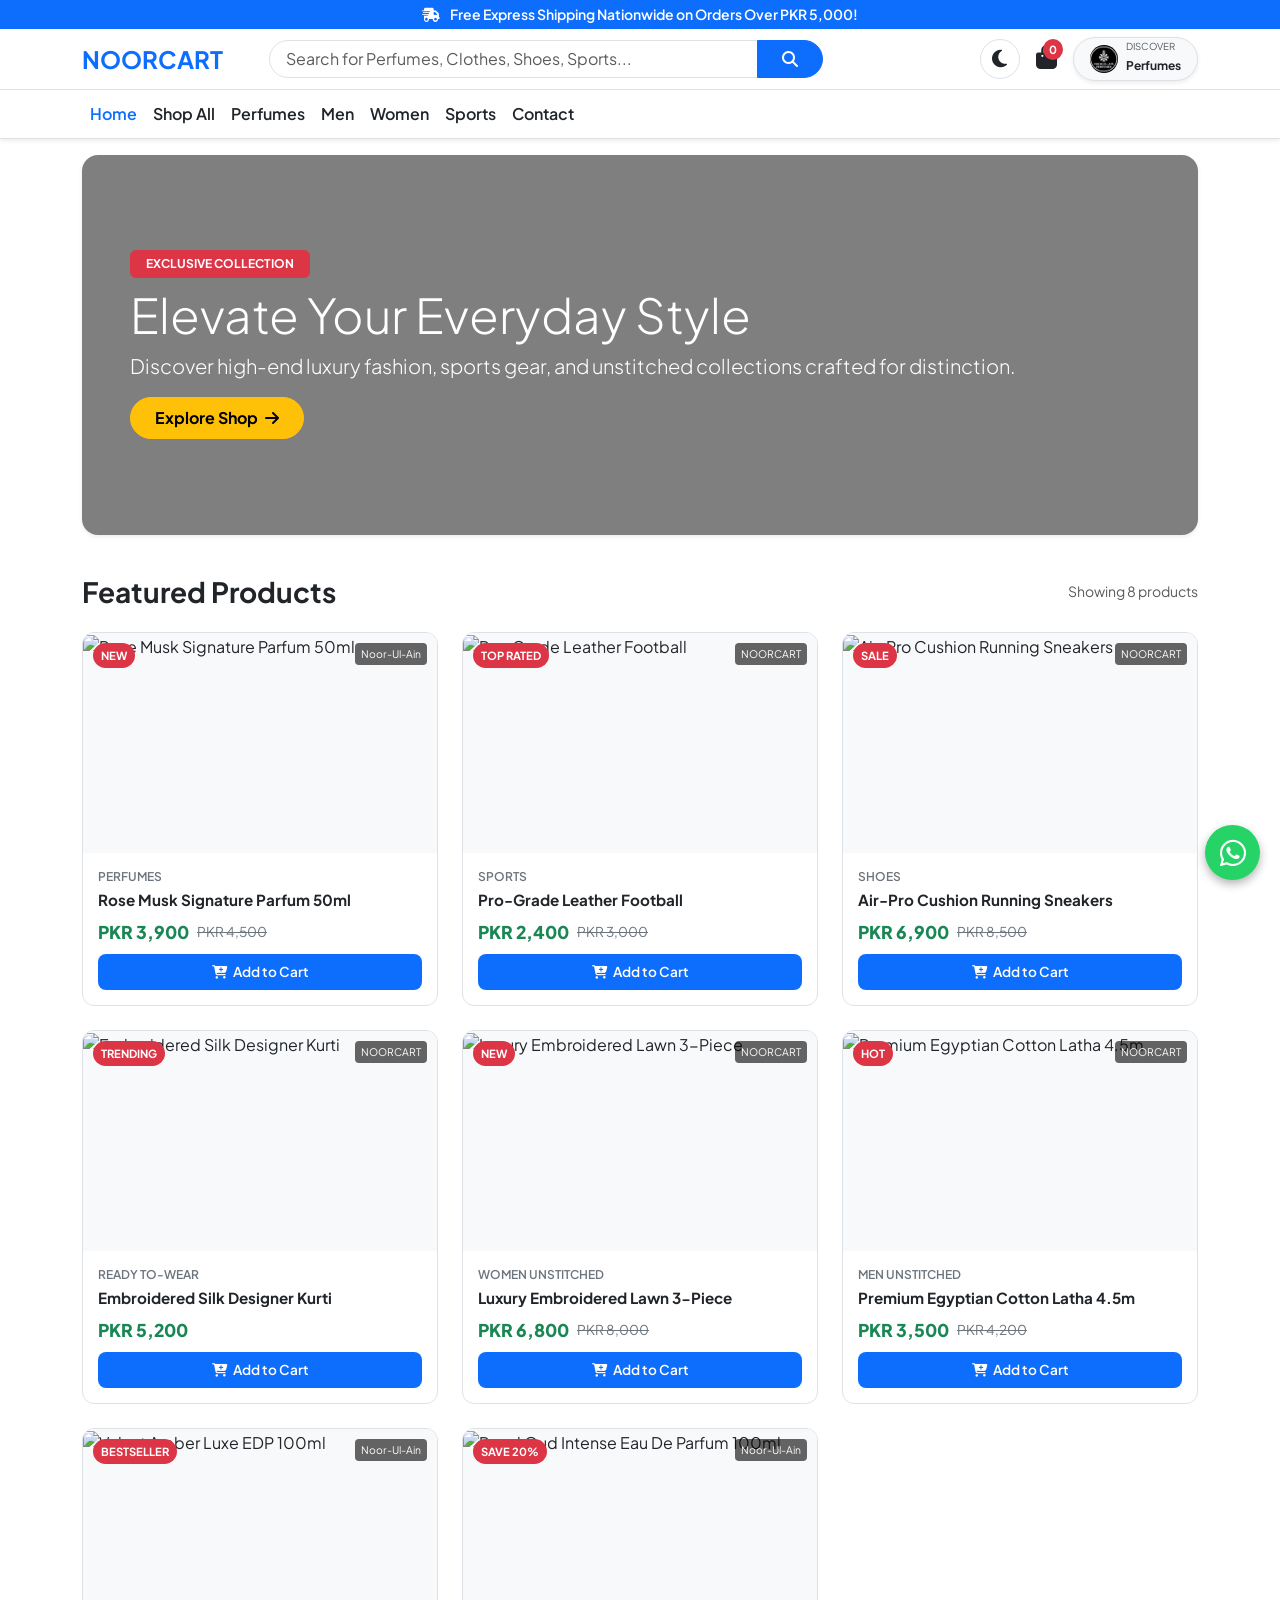
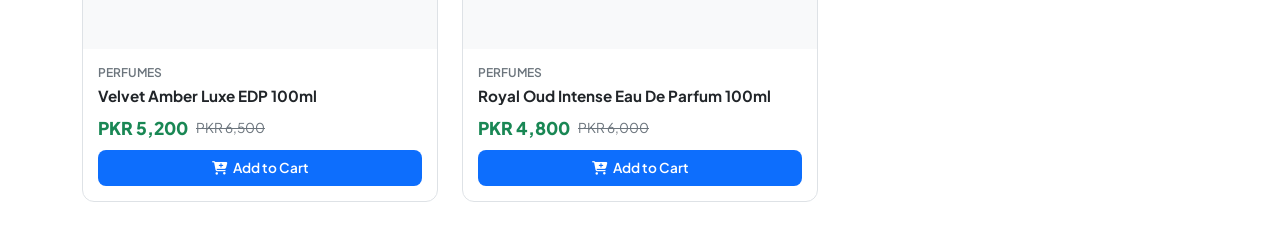
==== index.html @ 90c621a1 "main" ====
<!DOCTYPE html>
<html lang="en">

<head>
    <meta charset="UTF-8">
    <meta name="viewport" content="width=device-width, initial-scale=1.0">
    <title>NOORCART | Premium Multi-Product Store</title>

    <link rel="icon" type="image/png" href="assets/images/logo-noorcart.png">
    <link rel="preconnect" href="https://fonts.googleapis.com">
    <link rel="preconnect" href="https://fonts.gstatic.com" crossorigin>
    <link href="https://fonts.googleapis.com/css2?family=Plus+Jakarta+Sans:wght@300;400;500;600;700;800&display=swap"
        rel="stylesheet">

    <!-- CSS Dependencies -->
    <link rel="stylesheet" href="https://cdn.jsdelivr.net/npm/bootstrap@5.3.2/dist/css/bootstrap.min.css">
    <link rel="stylesheet" href="https://cdnjs.cloudflare.com/ajax/libs/font-awesome/6.4.2/css/all.min.css">
    <link rel="stylesheet" href="https://unpkg.com/aos@2.3.1/dist/aos.css">
    <link rel="stylesheet" href="assets/css/style.css">
</head>

<body>

    <!-- TOP ANNOUNCEMENT BAR -->
    <div class="top-bar bg-primary text-white py-1 text-center small fw-semibold">
        <i class="fa-solid fa-truck-fast me-2"></i> Free Express Shipping Nationwide on Orders Over PKR 5,000!
    </div>

    <!-- MAIN HEADER -->
    <header class="main-header sticky-top bg-white border-bottom shadow-sm">
        <div class="container py-2">
            <div class="row align-items-center g-2">

                <!-- Logo -->
                <div class="col-4 col-md-3 col-lg-2">
                    <a href="index.html" class="text-decoration-none text-dark fw-bold fs-4 d-flex align-items-center">
                        <img src="assets/images/logo-noorcart.png" alt="NOORCART Logo" style="max-height: 40px;"
                            onerror="this.style.display='none'; this.nextElementSibling.style.display='inline-block';">
                        <span style="display:none;" class="fw-bold text-primary fs-4">NOORCART</span>
                    </a>
                </div>

                <!-- Search Bar -->
                <div class="col-12 col-md-5 col-lg-6 order-3 order-md-2">
                    <div class="input-group">
                        <input type="text" id="filterSearch" class="form-control rounded-start-pill ps-3"
                            placeholder="Search for Perfumes, Clothes, Shoes, Sports...">
                        <button class="btn btn-primary rounded-end-pill px-4" type="button">
                            <i class="fa-solid fa-magnifying-glass"></i>
                        </button>
                    </div>
                </div>

                <!-- Action Controls (Theme Toggle, Cart, Discover) -->
                <div
                    class="col-8 col-md-4 col-lg-4 order-2 order-md-3 d-flex align-items-center justify-content-end gap-2">

                    <!-- Theme Toggle -->
                    <button class="theme-toggle-btn" id="themeToggle" type="button" aria-label="Toggle Dark/Light Mode">
                        <i class="fa-solid fa-moon fs-5"></i>
                    </button>

                    <!-- Cart Icon -->
                    <button class="btn border-0 position-relative p-2" onclick="toggleCartDrawer(true)"
                        aria-label="Open Cart">
                        <i class="fa-solid fa-bag-shopping fs-4 text-dark"></i>
                        <span class="cart-badge" id="cartBadgeCount">0</span>
                    </button>

                    <!-- Discover Perfumes Pill -->
                    <a href="category.html?type=perfumes"
                        class="d-none d-sm-inline-flex align-items-center text-dark text-decoration-none border rounded-pill px-3 py-1 bg-light shadow-sm">
                        <img src="assets/images/logo-noorulain.png" alt="Noor-Ul-Ain" style="height: 28px; width: 28px;"
                            class="me-2 rounded-circle" onerror="this.style.display='none';">
                        <div class="text-start">
                            <small class="d-block text-muted"
                                style="font-size: 0.6rem; line-height: 1;">DISCOVER</small>
                            <span class="fw-bold text-dark" style="font-size: 0.75rem;">Perfumes</span>
                        </div>
                    </a>

                </div>
            </div>
        </div>

        <!-- NAVIGATION MENU -->
        <nav class="navbar navbar-expand-lg bg-white border-top py-1">
            <div class="container">
                <button class="btn btn-primary btn-sm me-2 d-lg-none" type="button" data-bs-toggle="collapse"
                    data-bs-target="#mainNav">
                    <i class="fa-solid fa-bars me-1"></i> Menu
                </button>

                <div class="collapse navbar-collapse" id="mainNav">
                    <ul class="navbar-nav me-auto mb-2 mb-lg-0 fw-semibold">
                        <li class="nav-item"><a class="nav-link active text-primary" href="index.html">Home</a></li>
                        <li class="nav-item"><a class="nav-link" href="shop.html">Shop All</a></li>
                        <li class="nav-item"><a class="nav-link" href="category.html?type=perfumes">Perfumes</a></li>
                        <li class="nav-item"><a class="nav-link" href="category.html?cat=men-unstitched">Men</a></li>
                        <li class="nav-item"><a class="nav-link" href="category.html?cat=women-unstitched">Women</a>
                        </li>
                        <li class="nav-item"><a class="nav-link" href="category.html?cat=sports">Sports</a></li>
                        <li class="nav-item"><a class="nav-link" href="contact.html">Contact</a></li>
                    </ul>
                </div>
            </div>
        </nav>
    </header>

    <!-- HERO BANNER SLIDER -->
    <section class="py-3">
        <div class="container">
            <div id="heroCarousel" class="carousel slide rounded-4 overflow-hidden shadow-sm" data-bs-ride="carousel">
                <div class="carousel-inner">
                    <div class="carousel-item active"
                        style="background: linear-gradient(rgba(0,0,0,0.5), rgba(0,0,0,0.5)), url('https://images.unsplash.com/photo-1441986300917-64674bd600d8?q=80&w=1200&auto=format&fit=crop') center/cover; height: 380px;">
                        <div class="d-flex h-100 align-items-center justify-content-start p-5 text-white">
                            <div class="max-w-500">
                                <span class="badge bg-danger mb-2 px-3 py-2">EXCLUSIVE COLLECTION</span>
                                <h1 class="fw-extrabold display-5">Elevate Your Everyday Style</h1>
                                <p class="lead">Discover high-end luxury fashion, sports gear, and unstitched
                                    collections crafted for distinction.</p>
                                <a href="shop.html" class="btn btn-warning rounded-pill px-4 py-2 fw-bold">Explore Shop
                                    <i class="fa-solid fa-arrow-right ms-1"></i></a>
                            </div>
                        </div>
                    </div>
                </div>
            </div>
        </div>
    </section>

    <!-- PRODUCTS GRID SECTION -->
    <section class="py-4">
        <div class="container">
            <div class="d-flex justify-content-between align-items-center mb-4">
                <h3 class="fw-bold mb-0">Featured Products</h3>
                <span id="productCount" class="text-muted small">Showing products</span>
            </div>

            <!-- Dynamic Product Grid loaded by shop.js -->
            <div class="row g-4" id="productGrid">
                <!-- Items injected here -->
            </div>
        </div>
    </section>

    <!-- CART DRAWER OVERLAY -->
    <div class="cart-drawer-overlay" id="cartOverlay" onclick="toggleCartDrawer(false)"></div>

    <!-- CART DRAWER -->
    <div class="cart-drawer" id="cartDrawer">
        <div class="cart-header">
            <h5 class="fw-bold mb-0"><i class="fa-solid fa-bag-shopping me-2 text-primary"></i>Your Cart</h5>
            <button type="button" class="btn-close" onclick="toggleCartDrawer(false)"></button>
        </div>

        <div class="cart-body" id="cartItemList">
            <!-- Dynamic Cart Content -->
        </div>

        <div class="cart-footer">
            <div class="d-flex justify-content-between align-items-center mb-3">
                <span class="fw-bold text-muted">Subtotal:</span>
                <span class="fw-bold fs-5 text-success" id="cartTotalDisplay">PKR 0</span>
            </div>
            <button onclick="checkoutViaWhatsApp()" class="btn btn-success w-100 py-2 fw-bold rounded-pill">
                <i class="fa-brands fa-whatsapp me-2 fs-5"></i> Checkout on WhatsApp
            </button>
        </div>
    </div>

    <!-- FLOATING WHATSAPP BUTTON (UPDATED NUMBER) -->
    <a href="https://wa.me/923400085347?text=Hello%20NOORCART,%20I%20have%20a%20query%20about%20your%20products."
        target="_blank" class="floating-whatsapp" aria-label="Order on WhatsApp">
        <i class="fa-brands fa-whatsapp"></i>
    </a>

    <!-- SCRIPT DEPENDENCIES -->
    <script src="https://cdn.jsdelivr.net/npm/bootstrap@5.3.2/dist/js/bootstrap.bundle.min.js"></script>
    <script src="https://unpkg.com/aos@2.3.1/dist/aos.js"></script>

    <!-- CUSTOM JS ENGINE -->
    <script src="assets/js/shop.js"></script>
    <!-- SCRIPT DEPENDENCIES -->
    <script src="https://cdn.jsdelivr.net/npm/bootstrap@5.3.2/dist/js/bootstrap.bundle.min.js"></script>
    <script src="https://unpkg.com/aos@2.3.1/dist/aos.js"></script>

    <!-- CUSTOM JS ENGINE -->
    <script src="assets/js/shop.js"></script>

    <!-- INITIALIZE AOS ANIMATIONS -->
    <script>
        document.addEventListener('DOMContentLoaded', function () {
            if (typeof AOS !== 'undefined') {
                AOS.init({
                    duration: 800,
                    once: true
                });
            }
        });
    </script>
</body>
<!-- Theme Toggle Initialization -->
<script>
    document.addEventListener('DOMContentLoaded', () => {
        const themeBtn = document.getElementById('themeToggle');
        const savedTheme = localStorage.getItem('noorcart_theme') || 'light';

        document.documentElement.setAttribute('data-theme', savedTheme);
        updateThemeIcon(savedTheme === 'dark');

        if (themeBtn) {
            themeBtn.addEventListener('click', () => {
                const current = document.documentElement.getAttribute('data-theme');
                const next = current === 'dark' ? 'light' : 'dark';
                document.documentElement.setAttribute('data-theme', next);
                localStorage.setItem('noorcart_theme', next);
                updateThemeIcon(next === 'dark');
            });
        }

        function updateThemeIcon(isDark) {
            if (!themeBtn) return;
            themeBtn.innerHTML = isDark ?
                '<i class="fa-solid fa-sun text-warning fs-5"></i>' :
                '<i class="fa-solid fa-moon text-dark fs-5"></i>';
        }
    });
</script>
</body>

</html>
---- assets/css/style.css ----
/* ==========================================
   GLOBAL & ROOT THEME VARIABLES
   ========================================== */
:root {
    --bg-primary: #ffffff;
    --bg-secondary: #f8f9fa;
    --text-primary: #212529;
    --text-muted: #6c757d;
    --border-color: #dee2e6;
    --card-bg: #ffffff;
    --primary-color: #0d6efd;
    --shadow-sm: 0 0.125rem 0.25rem rgba(0, 0, 0, 0.075);
}

/* DARK MODE OVERRIDES */
[data-theme="dark"] {
    --bg-primary: #121212;
    --bg-secondary: #1e1e1e;
    --text-primary: #f8f9fa;
    --text-muted: #a0a0a0;
    --border-color: #333333;
    --card-bg: #1e1e1e;
    --shadow-sm: 0 0.125rem 0.25rem rgba(0, 0, 0, 0.5);
}

body {
    font-family: 'Plus Jakarta Sans', sans-serif;
    background-color: var(--bg-primary);
    color: var(--text-primary);
    transition: background-color 0.3s ease, color 0.3s ease;
}

/* ==========================================
   HEADER & NAVBAR
   ========================================== */
.main-header {
    background-color: var(--bg-primary) !important;
    border-color: var(--border-color) !important;
}

.main-header .nav-link {
    color: var(--text-primary);
}

.main-header .nav-link:hover {
    color: var(--primary-color);
}

.theme-toggle-btn {
    background: transparent;
    border: 1px solid var(--border-color);
    border-radius: 50%;
    width: 40px;
    height: 40px;
    display: flex;
    align-items: center;
    justify-content: center;
    cursor: pointer;
    transition: all 0.2s ease;
}

.theme-toggle-btn:hover {
    background-color: var(--bg-secondary);
}

.cart-badge {
    position: absolute;
    top: 2px;
    right: 2px;
    background-color: #dc3545;
    color: white;
    font-size: 0.7rem;
    font-weight: bold;
    border-radius: 50%;
    padding: 2px 6px;
}

/* ==========================================
   PRODUCT CARDS
   ========================================== */
.product-card {
    background-color: var(--card-bg);
    border: 1px solid var(--border-color);
    border-radius: 12px;
    overflow: hidden;
    position: relative;
    transition: transform 0.2s ease, box-shadow 0.2s ease;
    height: 100%;
    display: flex;
    flex-direction: column;
}

.product-card:hover {
    transform: translateY(-4px);
    box-shadow: 0 10px 20px rgba(0, 0, 0, 0.1);
}

.product-thumb {
    height: 220px;
    overflow: hidden;
    background-color: var(--bg-secondary);
}

.product-thumb img {
    width: 100%;
    height: 100%;
    object-fit: cover;
    transition: transform 0.3s ease;
}

.product-card:hover .product-thumb img {
    transform: scale(1.05);
}

.product-details {
    padding: 15px;
    display: flex;
    flex-direction: column;
    flex-grow: 1;
}

.product-cat {
    font-size: 0.75rem;
    text-transform: uppercase;
    color: var(--text-muted);
    font-weight: 600;
}

.product-title {
    font-size: 0.95rem;
    font-weight: 700;
    margin: 5px 0 10px 0;
    color: var(--text-primary);
    display: -webkit-box;
    -webkit-line-clamp: 2;
    -webkit-box-orient: vertical;
    overflow: hidden;
}

.price-box {
    margin-top: auto;
    display: flex;
    align-items: center;
    gap: 8px;
}

.current-price {
    font-size: 1.1rem;
    font-weight: 800;
    color: #198754;
}

.old-price {
    font-size: 0.85rem;
    text-decoration: line-through;
    color: var(--text-muted);
}

.badge-offer {
    position: absolute;
    top: 10px;
    left: 10px;
    background-color: #dc3545;
    color: white;
    font-size: 0.7rem;
    font-weight: bold;
    padding: 4px 8px;
    border-radius: 20px;
    z-index: 2;
}

.badge-brand {
    position: absolute;
    top: 10px;
    right: 10px;
    background-color: rgba(0, 0, 0, 0.6);
    color: white;
    font-size: 0.65rem;
    padding: 3px 6px;
    border-radius: 4px;
    z-index: 2;
}

.btn-whatsapp-order {
    background-color: var(--primary-color);
    color: white;
    border: none;
    border-radius: 8px;
    padding: 8px;
    font-size: 0.85rem;
    font-weight: 600;
    transition: background 0.2s ease;
}

.btn-whatsapp-order:hover {
    background-color: #0b5ed7;
}

/* ==========================================
   CART DRAWER & OVERLAY
   ========================================== */
.cart-drawer-overlay {
    position: fixed;
    top: 0;
    left: 0;
    width: 100vw;
    height: 100vh;
    background: rgba(0, 0, 0, 0.5);
    z-index: 1040;
    display: none;
}

.cart-drawer-overlay.active {
    display: block;
}

.cart-drawer {
    position: fixed;
    top: 0;
    right: -400px;
    width: 380px;
    max-width: 100%;
    height: 100vh;
    background-color: var(--card-bg);
    z-index: 1050;
    box-shadow: -5px 0 15px rgba(0, 0, 0, 0.15);
    display: flex;
    flex-direction: column;
    transition: right 0.3s ease-in-out;
}

.cart-drawer.active {
    right: 0;
}

.cart-header {
    padding: 15px 20px;
    border-bottom: 1px solid var(--border-color);
    display: flex;
    justify-content: space-between;
    align-items: center;
}

.cart-body {
    padding: 15px;
    flex-grow: 1;
    overflow-y: auto;
}

.cart-item {
    display: flex;
    align-items: center;
    gap: 12px;
    padding-bottom: 12px;
    margin-bottom: 12px;
    border-bottom: 1px solid var(--border-color);
}

.cart-item img {
    width: 55px;
    height: 55px;
    object-fit: cover;
    border-radius: 6px;
}

.cart-item-title {
    font-size: 0.85rem;
    font-weight: 600;
    color: var(--text-primary);
}

.qty-btn {
    border: 1px solid var(--border-color);
    background: var(--bg-secondary);
    color: var(--text-primary);
    width: 24px;
    height: 24px;
    border-radius: 4px;
    display: inline-flex;
    align-items: center;
    justify-content: center;
    cursor: pointer;
}

.cart-footer {
    padding: 15px 20px;
    border-top: 1px solid var(--border-color);
    background-color: var(--bg-secondary);
}

/* ==========================================
   FLOATING WHATSAPP BUTTON
   ========================================== */
.floating-whatsapp {
    position: fixed;
    bottom: 20px;
    right: 20px;
    background-color: #25d366;
    color: white;
    width: 55px;
    height: 55px;
    border-radius: 50%;
    display: flex;
    align-items: center;
    justify-content: center;
    font-size: 30px;
    box-shadow: 0 4px 10px rgba(0, 0, 0, 0.3);
    z-index: 1000;
    text-decoration: none;
    transition: transform 0.2s ease;
}

.floating-whatsapp:hover {
    transform: scale(1.1);
    color: white;
}
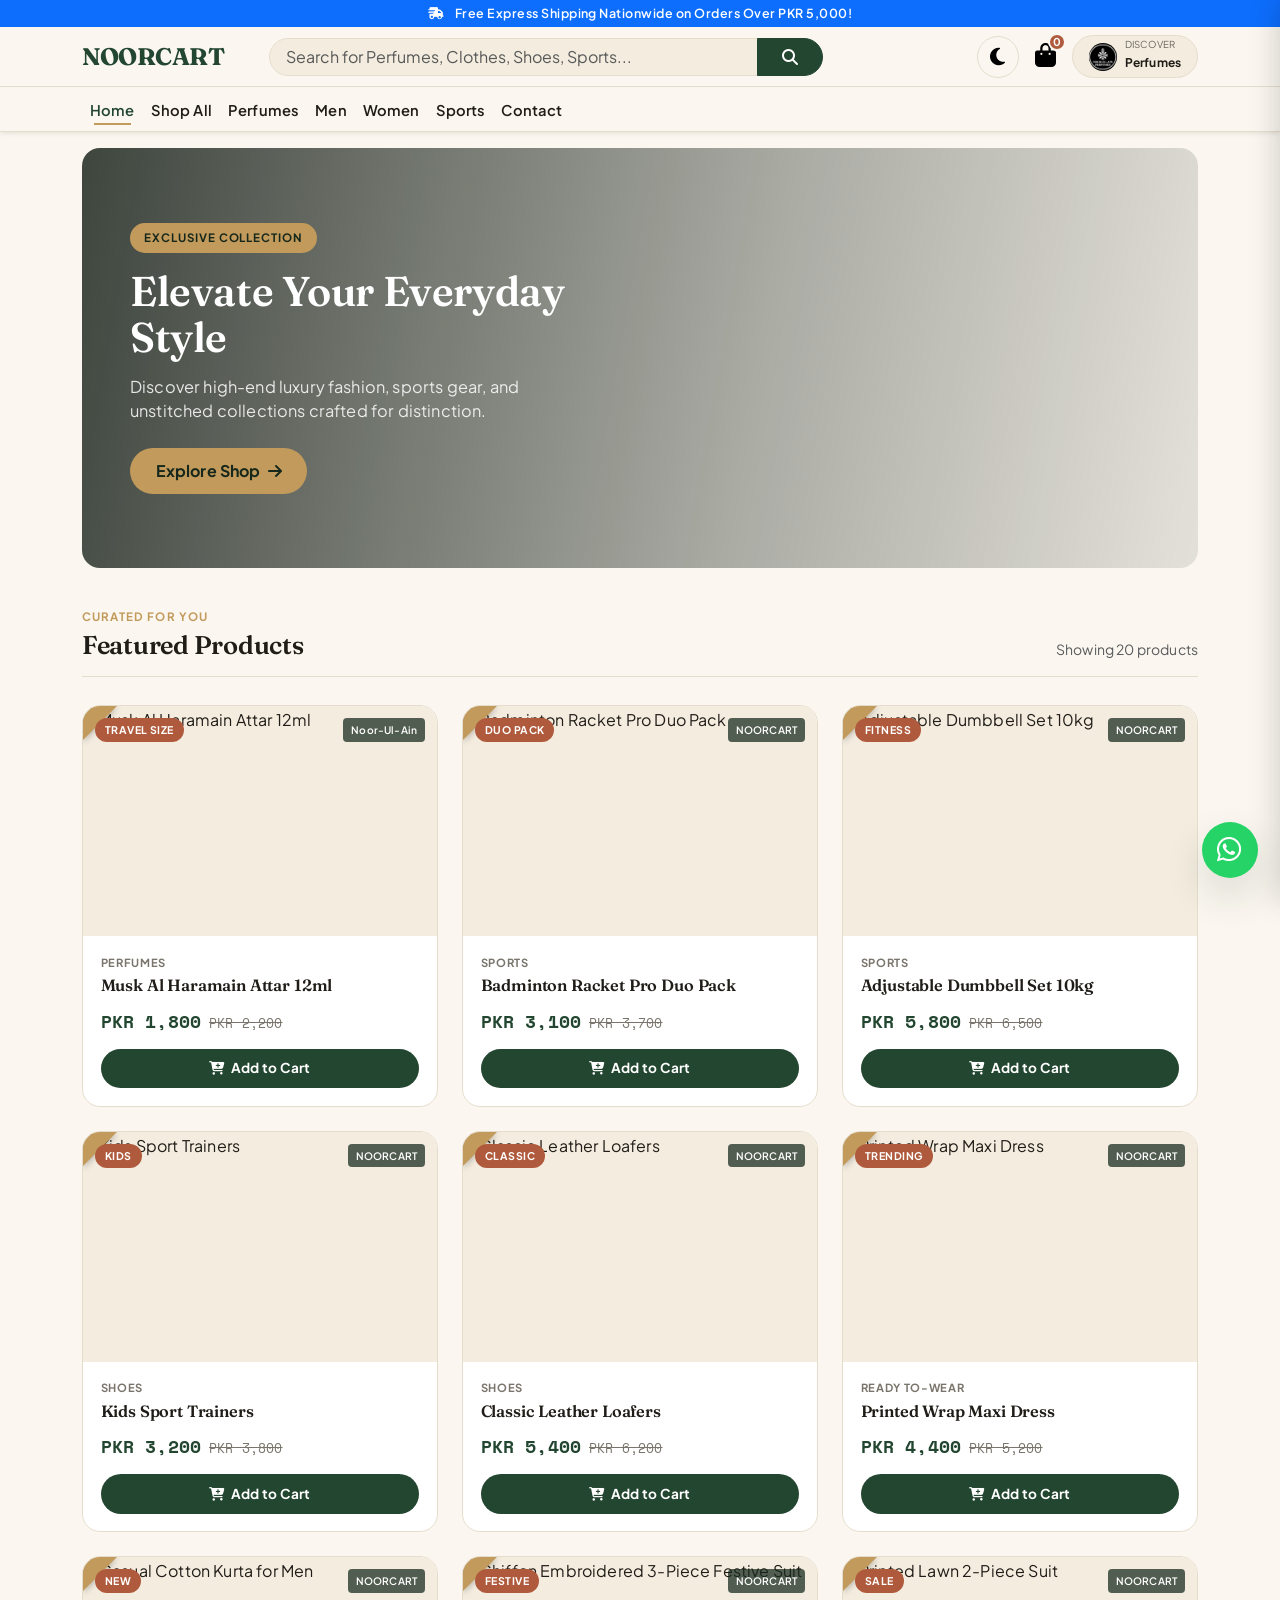
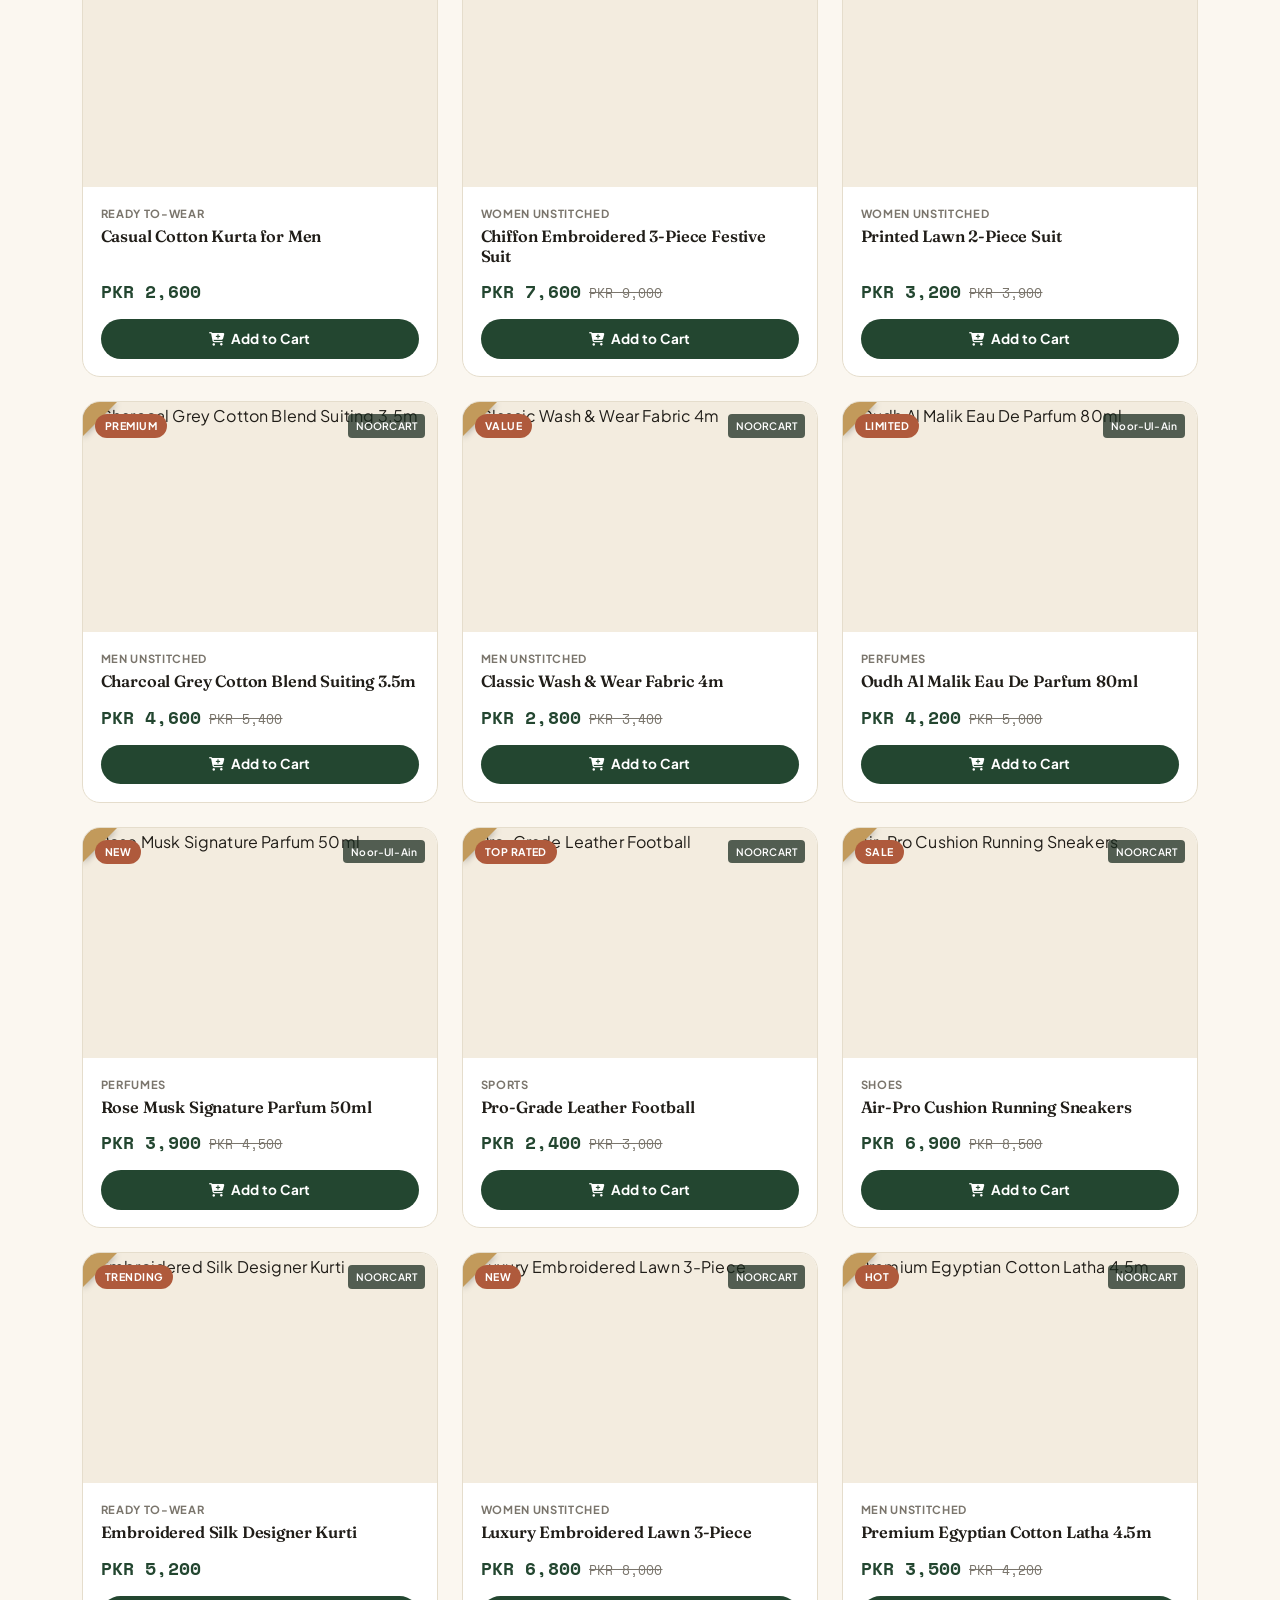
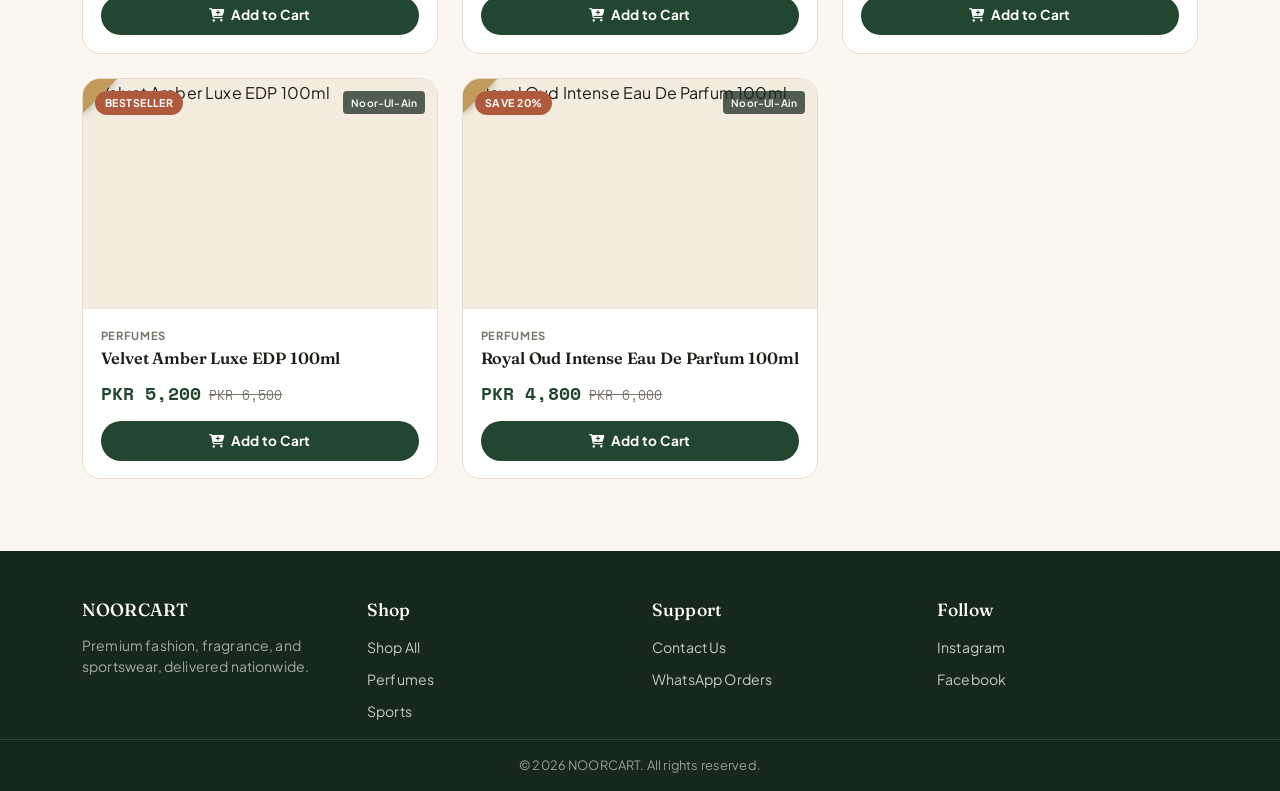
==== commit 3c82acbe: "main" ====
--- a/index.html
+++ b/index.html
@@ -9,10 +9,8 @@
     <link rel="icon" type="image/png" href="assets/images/logo-noorcart.png">
     <link rel="preconnect" href="https://fonts.googleapis.com">
     <link rel="preconnect" href="https://fonts.gstatic.com" crossorigin>
-    <link href="https://fonts.googleapis.com/css2?family=Plus+Jakarta+Sans:wght@300;400;500;600;700;800&display=swap"
-        rel="stylesheet">
-
-    <!-- CSS Dependencies -->
+    <link href="https://fonts.googleapis.com/css2?family=Fraunces:opsz,wght@9..144,500;9..144,600;9..144,700&family=Plus+Jakarta+Sans:wght@300;400;500;600;700;800&family=Space+Mono:wght@400;700&display=swap" rel="stylesheet">
+
     <link rel="stylesheet" href="https://cdn.jsdelivr.net/npm/bootstrap@5.3.2/dist/css/bootstrap.min.css">
     <link rel="stylesheet" href="https://cdnjs.cloudflare.com/ajax/libs/font-awesome/6.4.2/css/all.min.css">
     <link rel="stylesheet" href="https://unpkg.com/aos@2.3.1/dist/aos.css">
@@ -21,61 +19,50 @@
 
 <body>
 
-    <!-- TOP ANNOUNCEMENT BAR -->
     <div class="top-bar bg-primary text-white py-1 text-center small fw-semibold">
         <i class="fa-solid fa-truck-fast me-2"></i> Free Express Shipping Nationwide on Orders Over PKR 5,000!
     </div>
 
-    <!-- MAIN HEADER -->
-    <header class="main-header sticky-top bg-white border-bottom shadow-sm">
+    <header class="main-header sticky-top border-bottom shadow-sm">
         <div class="container py-2">
             <div class="row align-items-center g-2">
 
-                <!-- Logo -->
                 <div class="col-4 col-md-3 col-lg-2">
-                    <a href="index.html" class="text-decoration-none text-dark fw-bold fs-4 d-flex align-items-center">
+                    <a href="index.html" class="text-decoration-none d-flex align-items-center">
                         <img src="assets/images/logo-noorcart.png" alt="NOORCART Logo" style="max-height: 40px;"
                             onerror="this.style.display='none'; this.nextElementSibling.style.display='inline-block';">
-                        <span style="display:none;" class="fw-bold text-primary fs-4">NOORCART</span>
+                        <span style="display:none;" class="brand-mark">NOORCART</span>
                     </a>
                 </div>
 
-                <!-- Search Bar -->
                 <div class="col-12 col-md-5 col-lg-6 order-3 order-md-2">
-                    <div class="input-group">
+                    <div class="input-group search-form">
                         <input type="text" id="filterSearch" class="form-control rounded-start-pill ps-3"
                             placeholder="Search for Perfumes, Clothes, Shoes, Sports...">
-                        <button class="btn btn-primary rounded-end-pill px-4" type="button">
+                        <button class="btn btn-search rounded-end-pill px-4" type="button" aria-label="Search">
                             <i class="fa-solid fa-magnifying-glass"></i>
                         </button>
                     </div>
                 </div>
 
-                <!-- Action Controls (Theme Toggle, Cart, Discover) -->
-                <div
-                    class="col-8 col-md-4 col-lg-4 order-2 order-md-3 d-flex align-items-center justify-content-end gap-2">
-
-                    <!-- Theme Toggle -->
-                    <button class="theme-toggle-btn" id="themeToggle" type="button" aria-label="Toggle Dark/Light Mode">
+                <div class="col-8 col-md-4 col-lg-4 order-2 order-md-3 d-flex align-items-center justify-content-end gap-2">
+
+                    <button class="theme-toggle-btn" id="themeToggle" type="button" aria-label="Toggle dark and light mode">
                         <i class="fa-solid fa-moon fs-5"></i>
                     </button>
 
-                    <!-- Cart Icon -->
-                    <button class="btn border-0 position-relative p-2" onclick="toggleCartDrawer(true)"
-                        aria-label="Open Cart">
-                        <i class="fa-solid fa-bag-shopping fs-4 text-dark"></i>
+                    <button class="cart-trigger" onclick="toggleCartDrawer(true)" aria-label="Open cart">
+                        <i class="fa-solid fa-bag-shopping fs-4"></i>
                         <span class="cart-badge" id="cartBadgeCount">0</span>
                     </button>
 
-                    <!-- Discover Perfumes Pill -->
                     <a href="category.html?type=perfumes"
-                        class="d-none d-sm-inline-flex align-items-center text-dark text-decoration-none border rounded-pill px-3 py-1 bg-light shadow-sm">
+                        class="d-none d-sm-inline-flex align-items-center text-decoration-none rounded-pill px-3 py-1 discover-pill">
                         <img src="assets/images/logo-noorulain.png" alt="Noor-Ul-Ain" style="height: 28px; width: 28px;"
                             class="me-2 rounded-circle" onerror="this.style.display='none';">
                         <div class="text-start">
-                            <small class="d-block text-muted"
-                                style="font-size: 0.6rem; line-height: 1;">DISCOVER</small>
-                            <span class="fw-bold text-dark" style="font-size: 0.75rem;">Perfumes</span>
+                            <small class="d-block" style="font-size: 0.6rem; line-height: 1; opacity: 0.65;">DISCOVER</small>
+                            <span class="fw-bold" style="font-size: 0.75rem;">Perfumes</span>
                         </div>
                     </a>
 
@@ -83,22 +70,20 @@
             </div>
         </div>
 
-        <!-- NAVIGATION MENU -->
-        <nav class="navbar navbar-expand-lg bg-white border-top py-1">
+        <nav class="navbar navbar-expand-lg main-nav py-1">
             <div class="container">
                 <button class="btn btn-primary btn-sm me-2 d-lg-none" type="button" data-bs-toggle="collapse"
-                    data-bs-target="#mainNav">
+                    data-bs-target="#mainNav" aria-controls="mainNav" aria-label="Toggle navigation">
                     <i class="fa-solid fa-bars me-1"></i> Menu
                 </button>
 
                 <div class="collapse navbar-collapse" id="mainNav">
-                    <ul class="navbar-nav me-auto mb-2 mb-lg-0 fw-semibold">
-                        <li class="nav-item"><a class="nav-link active text-primary" href="index.html">Home</a></li>
+                    <ul class="navbar-nav me-auto mb-2 mb-lg-0">
+                        <li class="nav-item"><a class="nav-link active" href="index.html">Home</a></li>
                         <li class="nav-item"><a class="nav-link" href="shop.html">Shop All</a></li>
                         <li class="nav-item"><a class="nav-link" href="category.html?type=perfumes">Perfumes</a></li>
                         <li class="nav-item"><a class="nav-link" href="category.html?cat=men-unstitched">Men</a></li>
-                        <li class="nav-item"><a class="nav-link" href="category.html?cat=women-unstitched">Women</a>
-                        </li>
+                        <li class="nav-item"><a class="nav-link" href="category.html?cat=women-unstitched">Women</a></li>
                         <li class="nav-item"><a class="nav-link" href="category.html?cat=sports">Sports</a></li>
                         <li class="nav-item"><a class="nav-link" href="contact.html">Contact</a></li>
                     </ul>
@@ -107,20 +92,19 @@
         </nav>
     </header>
 
-    <!-- HERO BANNER SLIDER -->
     <section class="py-3">
         <div class="container">
-            <div id="heroCarousel" class="carousel slide rounded-4 overflow-hidden shadow-sm" data-bs-ride="carousel">
+            <div id="heroCarousel" class="carousel slide" data-bs-ride="carousel">
                 <div class="carousel-inner">
-                    <div class="carousel-item active"
-                        style="background: linear-gradient(rgba(0,0,0,0.5), rgba(0,0,0,0.5)), url('https://images.unsplash.com/photo-1441986300917-64674bd600d8?q=80&w=1200&auto=format&fit=crop') center/cover; height: 380px;">
-                        <div class="d-flex h-100 align-items-center justify-content-start p-5 text-white">
-                            <div class="max-w-500">
-                                <span class="badge bg-danger mb-2 px-3 py-2">EXCLUSIVE COLLECTION</span>
-                                <h1 class="fw-extrabold display-5">Elevate Your Everyday Style</h1>
-                                <p class="lead">Discover high-end luxury fashion, sports gear, and unstitched
+                    <div class="carousel-item active">
+                        <div class="hero-slide"
+                            style="background-image: url('https://images.unsplash.com/photo-1441986300917-64674bd600d8?q=80&w=1200&auto=format&fit=crop');">
+                            <div class="hero-content">
+                                <span class="hero-eyebrow">Exclusive Collection</span>
+                                <h1 class="hero-title">Elevate Your Everyday Style</h1>
+                                <p class="hero-lead">Discover high-end luxury fashion, sports gear, and unstitched
                                     collections crafted for distinction.</p>
-                                <a href="shop.html" class="btn btn-warning rounded-pill px-4 py-2 fw-bold">Explore Shop
+                                <a href="shop.html" class="btn btn-hero">Explore Shop
                                     <i class="fa-solid fa-arrow-right ms-1"></i></a>
                             </div>
                         </div>
@@ -130,104 +114,110 @@
         </div>
     </section>
 
-    <!-- PRODUCTS GRID SECTION -->
     <section class="py-4">
         <div class="container">
-            <div class="d-flex justify-content-between align-items-center mb-4">
-                <h3 class="fw-bold mb-0">Featured Products</h3>
+            <div class="section-heading">
+                <div>
+                    <span class="eyebrow">Curated for you</span>
+                    <h2>Featured Products</h2>
+                </div>
                 <span id="productCount" class="text-muted small">Showing products</span>
             </div>
 
-            <!-- Dynamic Product Grid loaded by shop.js -->
-            <div class="row g-4" id="productGrid">
-                <!-- Items injected here -->
-            </div>
+            <div class="row g-4" id="productGrid"></div>
         </div>
     </section>
 
-    <!-- CART DRAWER OVERLAY -->
+    <footer class="site-footer pt-5">
+        <div class="container">
+            <div class="row g-4">
+                <div class="col-6 col-md-3">
+                    <h6>NOORCART</h6>
+                    <p class="small mb-0" style="opacity: 0.8;">Premium fashion, fragrance, and sportswear, delivered nationwide.</p>
+                </div>
+                <div class="col-6 col-md-3">
+                    <h6>Shop</h6>
+                    <ul class="list-unstyled d-flex flex-column gap-2">
+                        <li><a href="shop.html">Shop All</a></li>
+                        <li><a href="category.html?type=perfumes">Perfumes</a></li>
+                        <li><a href="category.html?cat=sports">Sports</a></li>
+                    </ul>
+                </div>
+                <div class="col-6 col-md-3">
+                    <h6>Support</h6>
+                    <ul class="list-unstyled d-flex flex-column gap-2">
+                        <li><a href="contact.html">Contact Us</a></li>
+                        <li><a href="https://wa.me/923400085347" target="_blank">WhatsApp Orders</a></li>
+                    </ul>
+                </div>
+                <div class="col-6 col-md-3">
+                    <h6>Follow</h6>
+                    <ul class="list-unstyled d-flex flex-column gap-2">
+                        <li><a href="#">Instagram</a></li>
+                        <li><a href="#">Facebook</a></li>
+                    </ul>
+                </div>
+            </div>
+        </div>
+        <div class="footer-bottom">&copy; 2026 NOORCART. All rights reserved.</div>
+    </footer>
+
     <div class="cart-drawer-overlay" id="cartOverlay" onclick="toggleCartDrawer(false)"></div>
 
-    <!-- CART DRAWER -->
-    <div class="cart-drawer" id="cartDrawer">
+    <div class="cart-drawer" id="cartDrawer" role="dialog" aria-label="Shopping cart" aria-modal="true">
         <div class="cart-header">
-            <h5 class="fw-bold mb-0"><i class="fa-solid fa-bag-shopping me-2 text-primary"></i>Your Cart</h5>
-            <button type="button" class="btn-close" onclick="toggleCartDrawer(false)"></button>
-        </div>
-
-        <div class="cart-body" id="cartItemList">
-            <!-- Dynamic Cart Content -->
-        </div>
+            <h5 class="fw-bold mb-0"><i class="fa-solid fa-bag-shopping me-2"></i>Your Cart</h5>
+            <button type="button" class="btn-close" onclick="toggleCartDrawer(false)" aria-label="Close cart"></button>
+        </div>
+
+        <div class="cart-body" id="cartItemList"></div>
 
         <div class="cart-footer">
             <div class="d-flex justify-content-between align-items-center mb-3">
                 <span class="fw-bold text-muted">Subtotal:</span>
-                <span class="fw-bold fs-5 text-success" id="cartTotalDisplay">PKR 0</span>
-            </div>
-            <button onclick="checkoutViaWhatsApp()" class="btn btn-success w-100 py-2 fw-bold rounded-pill">
+                <span class="fw-bold fs-5 price-mono" id="cartTotalDisplay" style="color: var(--emerald);">PKR 0</span>
+            </div>
+            <button onclick="checkoutViaWhatsApp()" class="btn-checkout">
                 <i class="fa-brands fa-whatsapp me-2 fs-5"></i> Checkout on WhatsApp
             </button>
         </div>
     </div>
 
-    <!-- FLOATING WHATSAPP BUTTON (UPDATED NUMBER) -->
     <a href="https://wa.me/923400085347?text=Hello%20NOORCART,%20I%20have%20a%20query%20about%20your%20products."
         target="_blank" class="floating-whatsapp" aria-label="Order on WhatsApp">
         <i class="fa-brands fa-whatsapp"></i>
     </a>
 
-    <!-- SCRIPT DEPENDENCIES -->
     <script src="https://cdn.jsdelivr.net/npm/bootstrap@5.3.2/dist/js/bootstrap.bundle.min.js"></script>
     <script src="https://unpkg.com/aos@2.3.1/dist/aos.js"></script>
-
-    <!-- CUSTOM JS ENGINE -->
     <script src="assets/js/shop.js"></script>
-    <!-- SCRIPT DEPENDENCIES -->
-    <script src="https://cdn.jsdelivr.net/npm/bootstrap@5.3.2/dist/js/bootstrap.bundle.min.js"></script>
-    <script src="https://unpkg.com/aos@2.3.1/dist/aos.js"></script>
-
-    <!-- CUSTOM JS ENGINE -->
-    <script src="assets/js/shop.js"></script>
-
-    <!-- INITIALIZE AOS ANIMATIONS -->
+
     <script>
-        document.addEventListener('DOMContentLoaded', function () {
+        document.addEventListener('DOMContentLoaded', () => {
             if (typeof AOS !== 'undefined') {
-                AOS.init({
-                    duration: 800,
-                    once: true
-                });
+                AOS.init({ duration: 800, once: true });
+            }
+
+            const themeBtn = document.getElementById('themeToggle');
+            const savedTheme = localStorage.getItem('noorcart_theme') || 'light';
+            document.documentElement.setAttribute('data-theme', savedTheme);
+            setThemeIcon(savedTheme === 'dark');
+
+            themeBtn?.addEventListener('click', () => {
+                const next = document.documentElement.getAttribute('data-theme') === 'dark' ? 'light' : 'dark';
+                document.documentElement.setAttribute('data-theme', next);
+                localStorage.setItem('noorcart_theme', next);
+                setThemeIcon(next === 'dark');
+            });
+
+            function setThemeIcon(isDark) {
+                if (!themeBtn) return;
+                themeBtn.innerHTML = isDark
+                    ? '<i class="fa-solid fa-sun text-warning fs-5"></i>'
+                    : '<i class="fa-solid fa-moon fs-5"></i>';
             }
         });
     </script>
 </body>
-<!-- Theme Toggle Initialization -->
-<script>
-    document.addEventListener('DOMContentLoaded', () => {
-        const themeBtn = document.getElementById('themeToggle');
-        const savedTheme = localStorage.getItem('noorcart_theme') || 'light';
-
-        document.documentElement.setAttribute('data-theme', savedTheme);
-        updateThemeIcon(savedTheme === 'dark');
-
-        if (themeBtn) {
-            themeBtn.addEventListener('click', () => {
-                const current = document.documentElement.getAttribute('data-theme');
-                const next = current === 'dark' ? 'light' : 'dark';
-                document.documentElement.setAttribute('data-theme', next);
-                localStorage.setItem('noorcart_theme', next);
-                updateThemeIcon(next === 'dark');
-            });
-        }
-
-        function updateThemeIcon(isDark) {
-            if (!themeBtn) return;
-            themeBtn.innerHTML = isDark ?
-                '<i class="fa-solid fa-sun text-warning fs-5"></i>' :
-                '<i class="fa-solid fa-moon text-dark fs-5"></i>';
-        }
-    });
-</script>
-</body>
-
-</html>+
+</html>
--- a/assets/css/style.css
+++ b/assets/css/style.css
@@ -1,135 +1,395 @@
-/* ==========================================
-   GLOBAL & ROOT THEME VARIABLES
-   ========================================== */
 :root {
-    --bg-primary: #ffffff;
-    --bg-secondary: #f8f9fa;
-    --text-primary: #212529;
-    --text-muted: #6c757d;
-    --border-color: #dee2e6;
-    --card-bg: #ffffff;
-    --primary-color: #0d6efd;
-    --shadow-sm: 0 0.125rem 0.25rem rgba(0, 0, 0, 0.075);
-}
-
-/* DARK MODE OVERRIDES */
+    --emerald: #234630;
+    --emerald-dark: #16281B;
+    --gold: #C29A5B;
+    --gold-soft: #E4D3B0;
+    --rust: #AF5A3C;
+    --cream: #FBF7F0;
+
+    --bg-primary: var(--cream);
+    --bg-secondary: #F3ECDF;
+    --text-primary: #201D18;
+    --text-muted: #7A756C;
+    --border-color: #E5DDCC;
+    --card-bg: #FFFFFF;
+    --primary-color: var(--emerald);
+    --accent-color: var(--gold);
+    --shadow-sm: 0 2px 10px rgba(32, 29, 24, 0.06);
+    --shadow-lg: 0 18px 40px rgba(22, 40, 27, 0.14);
+    --radius-lg: 18px;
+    --radius-md: 12px;
+}
+
 [data-theme="dark"] {
-    --bg-primary: #121212;
-    --bg-secondary: #1e1e1e;
-    --text-primary: #f8f9fa;
-    --text-muted: #a0a0a0;
-    --border-color: #333333;
-    --card-bg: #1e1e1e;
-    --shadow-sm: 0 0.125rem 0.25rem rgba(0, 0, 0, 0.5);
-}
+    --bg-primary: #14150F;
+    --bg-secondary: #1B1C15;
+    --text-primary: #F3EFE4;
+    --text-muted: #A79F8E;
+    --border-color: #2C2C23;
+    --card-bg: #1D1E17;
+    --primary-color: #4E7A5B;
+    --accent-color: var(--gold);
+    --shadow-sm: 0 2px 10px rgba(0, 0, 0, 0.4);
+    --shadow-lg: 0 18px 40px rgba(0, 0, 0, 0.55);
+}
+
+* { scroll-behavior: smooth; }
 
 body {
     font-family: 'Plus Jakarta Sans', sans-serif;
     background-color: var(--bg-primary);
     color: var(--text-primary);
     transition: background-color 0.3s ease, color 0.3s ease;
-}
-
-/* ==========================================
-   HEADER & NAVBAR
-   ========================================== */
+    letter-spacing: 0.01em;
+}
+
+h1, h2, h3, .display-font {
+    font-family: 'Fraunces', serif;
+    font-weight: 600;
+    letter-spacing: -0.01em;
+}
+
+.price-mono {
+    font-family: 'Space Mono', monospace;
+}
+
+a:focus-visible,
+button:focus-visible,
+input:focus-visible {
+    outline: 2px solid var(--gold);
+    outline-offset: 2px;
+}
+
+/* Announcement Bar */
+.top-bar {
+    background-color: var(--emerald-dark);
+    color: var(--gold-soft);
+    letter-spacing: 0.04em;
+    font-size: 0.78rem;
+}
+
+/* Header */
 .main-header {
     background-color: var(--bg-primary) !important;
     border-color: var(--border-color) !important;
-}
-
-.main-header .nav-link {
-    color: var(--text-primary);
-}
-
-.main-header .nav-link:hover {
-    color: var(--primary-color);
-}
+    backdrop-filter: blur(6px);
+}
+
+.brand-mark {
+    font-family: 'Fraunces', serif;
+    font-weight: 700;
+    font-size: 1.5rem;
+    color: var(--emerald);
+    letter-spacing: -0.02em;
+}
+
+[data-theme="dark"] .brand-mark { color: var(--gold); }
+
+.search-form .form-control {
+    background-color: var(--bg-secondary);
+    border: 1px solid var(--border-color);
+    color: var(--text-primary);
+}
+
+.search-form .form-control:focus {
+    box-shadow: none;
+    border-color: var(--gold);
+}
+
+.search-form .btn-search {
+    background-color: var(--emerald);
+    color: #fff;
+    border: 1px solid var(--emerald);
+}
+
+.search-form .btn-search:hover { background-color: var(--emerald-dark); }
 
 .theme-toggle-btn {
     background: transparent;
     border: 1px solid var(--border-color);
     border-radius: 50%;
-    width: 40px;
-    height: 40px;
+    width: 42px;
+    height: 42px;
     display: flex;
     align-items: center;
     justify-content: center;
     cursor: pointer;
-    transition: all 0.2s ease;
+    transition: transform 0.2s ease, background-color 0.2s ease;
 }
 
 .theme-toggle-btn:hover {
     background-color: var(--bg-secondary);
+    transform: rotate(20deg);
+}
+
+.cart-trigger {
+    position: relative;
+    background: transparent;
+    border: none;
+    padding: 8px;
 }
 
 .cart-badge {
     position: absolute;
-    top: 2px;
-    right: 2px;
-    background-color: #dc3545;
+    top: -2px;
+    right: -2px;
+    background-color: var(--rust);
     color: white;
-    font-size: 0.7rem;
-    font-weight: bold;
+    font-size: 0.68rem;
+    font-weight: 700;
+    line-height: 1;
     border-radius: 50%;
-    padding: 2px 6px;
-}
-
-/* ==========================================
-   PRODUCT CARDS
-   ========================================== */
+    min-width: 18px;
+    height: 18px;
+    display: flex;
+    align-items: center;
+    justify-content: center;
+    border: 2px solid var(--bg-primary);
+}
+
+.discover-pill {
+    border: 1px solid var(--border-color);
+    background-color: var(--bg-secondary);
+    color: var(--text-primary);
+    transition: border-color 0.2s ease;
+}
+
+.discover-pill:hover { border-color: var(--gold); }
+
+/* Nav */
+.main-nav {
+    background-color: var(--bg-primary);
+    border-top: 1px solid var(--border-color);
+}
+
+.main-nav .nav-link {
+    color: var(--text-primary);
+    font-weight: 600;
+    font-size: 0.92rem;
+    position: relative;
+    padding-bottom: 6px !important;
+}
+
+.main-nav .nav-link::after {
+    content: "";
+    position: absolute;
+    left: 0.75rem;
+    right: 0.75rem;
+    bottom: 2px;
+    height: 2px;
+    background-color: var(--gold);
+    transform: scaleX(0);
+    transition: transform 0.2s ease;
+}
+
+.main-nav .nav-link:hover::after,
+.main-nav .nav-link.active::after { transform: scaleX(1); }
+
+.main-nav .nav-link.active { color: var(--emerald); }
+[data-theme="dark"] .main-nav .nav-link.active { color: var(--gold); }
+
+/* Hero */
+.hero-slide {
+    position: relative;
+    height: 420px;
+    display: flex;
+    align-items: center;
+    background-size: cover;
+    background-position: center;
+    border-radius: var(--radius-lg);
+    overflow: hidden;
+}
+
+.hero-slide::before {
+    content: "";
+    position: absolute;
+    inset: 0;
+    background: linear-gradient(100deg, rgba(20, 30, 22, 0.82) 0%, rgba(20, 30, 22, 0.35) 60%, rgba(20, 30, 22, 0.1) 100%);
+}
+
+.hero-content {
+    position: relative;
+    z-index: 2;
+    max-width: 540px;
+    color: #fff;
+    padding: 0 3rem;
+}
+
+.hero-eyebrow {
+    display: inline-block;
+    background-color: var(--gold);
+    color: var(--emerald-dark);
+    font-weight: 700;
+    font-size: 0.72rem;
+    letter-spacing: 0.08em;
+    text-transform: uppercase;
+    padding: 0.4rem 0.9rem;
+    border-radius: 20px;
+    margin-bottom: 1rem;
+}
+
+.hero-title {
+    font-size: 2.6rem;
+    line-height: 1.1;
+    margin-bottom: 0.9rem;
+}
+
+.hero-lead {
+    color: rgba(255, 255, 255, 0.85);
+    font-size: 1.02rem;
+    margin-bottom: 1.5rem;
+}
+
+.btn-hero {
+    background-color: var(--gold);
+    color: var(--emerald-dark);
+    border: none;
+    font-weight: 700;
+    padding: 0.7rem 1.6rem;
+    border-radius: 30px;
+    transition: transform 0.2s ease, background-color 0.2s ease;
+}
+
+.btn-hero:hover {
+    background-color: #d4ac72;
+    color: var(--emerald-dark);
+    transform: translateX(3px);
+}
+
+/* Section headings */
+.section-heading {
+    display: flex;
+    justify-content: space-between;
+    align-items: flex-end;
+    margin-bottom: 1.75rem;
+    border-bottom: 1px solid var(--border-color);
+    padding-bottom: 1rem;
+}
+
+.section-heading h2 {
+    font-size: 1.6rem;
+    margin: 0;
+}
+
+.section-heading .eyebrow {
+    display: block;
+    font-size: 0.72rem;
+    letter-spacing: 0.1em;
+    text-transform: uppercase;
+    color: var(--gold);
+    font-weight: 700;
+    margin-bottom: 0.25rem;
+}
+
+/* Filter Sidebar */
+.filter-card {
+    background-color: var(--card-bg);
+    border: 1px solid var(--border-color);
+    border-radius: var(--radius-lg);
+    padding: 1.25rem;
+    position: sticky;
+    top: 100px;
+}
+
+.filter-card-title {
+    font-family: 'Fraunces', serif;
+    font-size: 1.1rem;
+    font-weight: 600;
+    margin-bottom: 1.1rem;
+    padding-bottom: 0.75rem;
+    border-bottom: 1px solid var(--border-color);
+}
+
+.filter-group-label {
+    font-size: 0.72rem;
+    text-transform: uppercase;
+    letter-spacing: 0.06em;
+    color: var(--text-muted);
+    font-weight: 700;
+    margin-bottom: 0.6rem;
+}
+
+.filter-card .form-check-input:checked {
+    background-color: var(--emerald);
+    border-color: var(--emerald);
+}
+
+.filter-card .form-check-label {
+    color: var(--text-primary);
+    font-size: 0.92rem;
+}
+
+.filter-card .form-range::-webkit-slider-thumb { background-color: var(--gold); }
+.filter-card .form-range::-moz-range-thumb { background-color: var(--gold); }
+
+/* Product Card */
 .product-card {
     background-color: var(--card-bg);
     border: 1px solid var(--border-color);
-    border-radius: 12px;
+    border-radius: var(--radius-lg);
     overflow: hidden;
     position: relative;
-    transition: transform 0.2s ease, box-shadow 0.2s ease;
+    transition: transform 0.25s ease, box-shadow 0.25s ease;
     height: 100%;
     display: flex;
     flex-direction: column;
 }
 
 .product-card:hover {
-    transform: translateY(-4px);
-    box-shadow: 0 10px 20px rgba(0, 0, 0, 0.1);
+    transform: translateY(-6px);
+    box-shadow: var(--shadow-lg);
 }
 
 .product-thumb {
-    height: 220px;
+    position: relative;
+    height: 230px;
     overflow: hidden;
     background-color: var(--bg-secondary);
+}
+
+.product-thumb::before {
+    content: "";
+    position: absolute;
+    top: 0;
+    left: 0;
+    width: 0;
+    height: 0;
+    border-style: solid;
+    border-width: 34px 34px 0 0;
+    border-color: var(--gold) transparent transparent transparent;
+    z-index: 2;
+    filter: drop-shadow(0 2px 3px rgba(0, 0, 0, 0.25));
 }
 
 .product-thumb img {
     width: 100%;
     height: 100%;
     object-fit: cover;
-    transition: transform 0.3s ease;
-}
-
-.product-card:hover .product-thumb img {
-    transform: scale(1.05);
-}
+    transition: transform 0.4s ease;
+}
+
+.product-card:hover .product-thumb img { transform: scale(1.07); }
 
 .product-details {
-    padding: 15px;
+    padding: 1.1rem;
     display: flex;
     flex-direction: column;
     flex-grow: 1;
 }
 
 .product-cat {
-    font-size: 0.75rem;
+    font-size: 0.7rem;
     text-transform: uppercase;
+    letter-spacing: 0.06em;
     color: var(--text-muted);
+    font-weight: 700;
+}
+
+.product-title {
+    font-family: 'Fraunces', serif;
+    font-size: 1.02rem;
     font-weight: 600;
-}
-
-.product-title {
-    font-size: 0.95rem;
-    font-weight: 700;
-    margin: 5px 0 10px 0;
+    margin: 0.35rem 0 0.75rem 0;
     color: var(--text-primary);
     display: -webkit-box;
     -webkit-line-clamp: 2;
@@ -140,109 +400,130 @@
 .price-box {
     margin-top: auto;
     display: flex;
-    align-items: center;
+    align-items: baseline;
     gap: 8px;
+    margin-bottom: 0.9rem;
 }
 
 .current-price {
     font-size: 1.1rem;
-    font-weight: 800;
-    color: #198754;
-}
+    font-weight: 700;
+    color: var(--emerald);
+}
+
+[data-theme="dark"] .current-price { color: #6FA37D; }
 
 .old-price {
-    font-size: 0.85rem;
+    font-size: 0.82rem;
     text-decoration: line-through;
     color: var(--text-muted);
 }
 
 .badge-offer {
     position: absolute;
-    top: 10px;
-    left: 10px;
-    background-color: #dc3545;
+    top: 12px;
+    left: 12px;
+    background-color: var(--rust);
     color: white;
-    font-size: 0.7rem;
-    font-weight: bold;
-    padding: 4px 8px;
+    font-size: 0.66rem;
+    font-weight: 700;
+    letter-spacing: 0.04em;
+    padding: 4px 10px;
     border-radius: 20px;
-    z-index: 2;
+    z-index: 3;
 }
 
 .badge-brand {
     position: absolute;
-    top: 10px;
-    right: 10px;
-    background-color: rgba(0, 0, 0, 0.6);
-    color: white;
-    font-size: 0.65rem;
-    padding: 3px 6px;
+    top: 12px;
+    right: 12px;
+    background-color: rgba(22, 40, 27, 0.72);
+    color: #fff;
+    font-size: 0.64rem;
+    font-weight: 600;
+    padding: 4px 8px;
     border-radius: 4px;
     z-index: 2;
 }
 
-.btn-whatsapp-order {
-    background-color: var(--primary-color);
+.btn-add-cart {
+    background-color: var(--emerald);
     color: white;
     border: none;
-    border-radius: 8px;
-    padding: 8px;
+    border-radius: 30px;
+    padding: 0.6rem;
     font-size: 0.85rem;
-    font-weight: 600;
-    transition: background 0.2s ease;
-}
-
-.btn-whatsapp-order:hover {
-    background-color: #0b5ed7;
-}
-
-/* ==========================================
-   CART DRAWER & OVERLAY
-   ========================================== */
+    font-weight: 700;
+    letter-spacing: 0.02em;
+    transition: background-color 0.2s ease, transform 0.15s ease;
+}
+
+.btn-add-cart:hover {
+    background-color: var(--emerald-dark);
+    transform: translateY(-1px);
+}
+
+[data-theme="dark"] .btn-add-cart { background-color: #3B5F45; }
+[data-theme="dark"] .btn-add-cart:hover { background-color: #4E7A5B; }
+
+/* Empty / no-result states */
+.empty-state {
+    text-align: center;
+    padding: 4rem 1rem;
+    color: var(--text-muted);
+}
+
+.empty-state i {
+    font-size: 2.6rem;
+    color: var(--gold);
+    margin-bottom: 1rem;
+}
+
+/* Cart Drawer */
 .cart-drawer-overlay {
     position: fixed;
-    top: 0;
-    left: 0;
-    width: 100vw;
-    height: 100vh;
-    background: rgba(0, 0, 0, 0.5);
+    inset: 0;
+    background: rgba(20, 21, 15, 0.55);
     z-index: 1040;
-    display: none;
+    opacity: 0;
+    visibility: hidden;
+    transition: opacity 0.25s ease;
 }
 
 .cart-drawer-overlay.active {
-    display: block;
+    opacity: 1;
+    visibility: visible;
 }
 
 .cart-drawer {
     position: fixed;
     top: 0;
     right: -400px;
-    width: 380px;
+    width: 390px;
     max-width: 100%;
     height: 100vh;
     background-color: var(--card-bg);
     z-index: 1050;
-    box-shadow: -5px 0 15px rgba(0, 0, 0, 0.15);
+    box-shadow: -10px 0 30px rgba(0, 0, 0, 0.2);
     display: flex;
     flex-direction: column;
-    transition: right 0.3s ease-in-out;
-}
-
-.cart-drawer.active {
-    right: 0;
-}
+    transition: right 0.35s cubic-bezier(0.22, 1, 0.36, 1);
+}
+
+.cart-drawer.active { right: 0; }
 
 .cart-header {
-    padding: 15px 20px;
+    padding: 1.2rem 1.4rem;
     border-bottom: 1px solid var(--border-color);
     display: flex;
     justify-content: space-between;
     align-items: center;
 }
 
+.cart-header h5 { font-family: 'Fraunces', serif; }
+
 .cart-body {
-    padding: 15px;
+    padding: 1.2rem;
     flex-grow: 1;
     overflow-y: auto;
 }
@@ -251,66 +532,130 @@
     display: flex;
     align-items: center;
     gap: 12px;
-    padding-bottom: 12px;
-    margin-bottom: 12px;
+    padding-bottom: 1rem;
+    margin-bottom: 1rem;
     border-bottom: 1px solid var(--border-color);
 }
 
 .cart-item img {
-    width: 55px;
-    height: 55px;
+    width: 58px;
+    height: 58px;
     object-fit: cover;
-    border-radius: 6px;
+    border-radius: 8px;
+    border: 1px solid var(--border-color);
 }
 
 .cart-item-title {
     font-size: 0.85rem;
     font-weight: 600;
     color: var(--text-primary);
-}
+    line-height: 1.3;
+}
+
+.cart-item-price {
+    font-size: 0.82rem;
+    color: var(--emerald);
+    font-weight: 700;
+}
+
+[data-theme="dark"] .cart-item-price { color: #6FA37D; }
 
 .qty-btn {
     border: 1px solid var(--border-color);
     background: var(--bg-secondary);
     color: var(--text-primary);
-    width: 24px;
-    height: 24px;
-    border-radius: 4px;
+    width: 26px;
+    height: 26px;
+    border-radius: 6px;
     display: inline-flex;
     align-items: center;
     justify-content: center;
     cursor: pointer;
-}
+    transition: border-color 0.15s ease;
+}
+
+.qty-btn:hover { border-color: var(--gold); }
 
 .cart-footer {
-    padding: 15px 20px;
+    padding: 1.2rem 1.4rem;
     border-top: 1px solid var(--border-color);
     background-color: var(--bg-secondary);
 }
 
-/* ==========================================
-   FLOATING WHATSAPP BUTTON
-   ========================================== */
+.btn-checkout {
+    background-color: #25d366;
+    color: white;
+    border: none;
+    border-radius: 30px;
+    padding: 0.75rem;
+    font-weight: 700;
+    width: 100%;
+    transition: filter 0.2s ease;
+}
+
+.btn-checkout:hover { filter: brightness(0.94); color: white; }
+
+/* Floating WhatsApp */
 .floating-whatsapp {
     position: fixed;
-    bottom: 20px;
-    right: 20px;
+    bottom: 22px;
+    right: 22px;
     background-color: #25d366;
     color: white;
-    width: 55px;
-    height: 55px;
+    width: 56px;
+    height: 56px;
     border-radius: 50%;
     display: flex;
     align-items: center;
     justify-content: center;
-    font-size: 30px;
-    box-shadow: 0 4px 10px rgba(0, 0, 0, 0.3);
+    font-size: 28px;
+    box-shadow: var(--shadow-lg);
     z-index: 1000;
     text-decoration: none;
-    transition: transform 0.2s ease;
+    transition: transform 0.2s ease, width 0.2s ease;
 }
 
 .floating-whatsapp:hover {
-    transform: scale(1.1);
+    transform: scale(1.08);
     color: white;
+}
+
+/* Footer */
+.site-footer {
+    background-color: var(--emerald-dark);
+    color: rgba(255, 255, 255, 0.75);
+    margin-top: 3rem;
+}
+
+.site-footer h6 {
+    font-family: 'Fraunces', serif;
+    color: #fff;
+    font-size: 1.1rem;
+    margin-bottom: 0.9rem;
+}
+
+.site-footer a {
+    color: rgba(255, 255, 255, 0.75);
+    text-decoration: none;
+    font-size: 0.88rem;
+}
+
+.site-footer a:hover { color: var(--gold); }
+
+.footer-bottom {
+    border-top: 1px solid rgba(255, 255, 255, 0.12);
+    font-size: 0.8rem;
+    padding: 1rem 0;
+    text-align: center;
+    color: rgba(255, 255, 255, 0.55);
+}
+
+@media (max-width: 767px) {
+    .hero-slide { height: 340px; }
+    .hero-title { font-size: 1.9rem; }
+    .hero-content { padding: 0 1.75rem; }
+}
+
+@media (prefers-reduced-motion: reduce) {
+    * { transition: none !important; animation: none !important; }
 }
